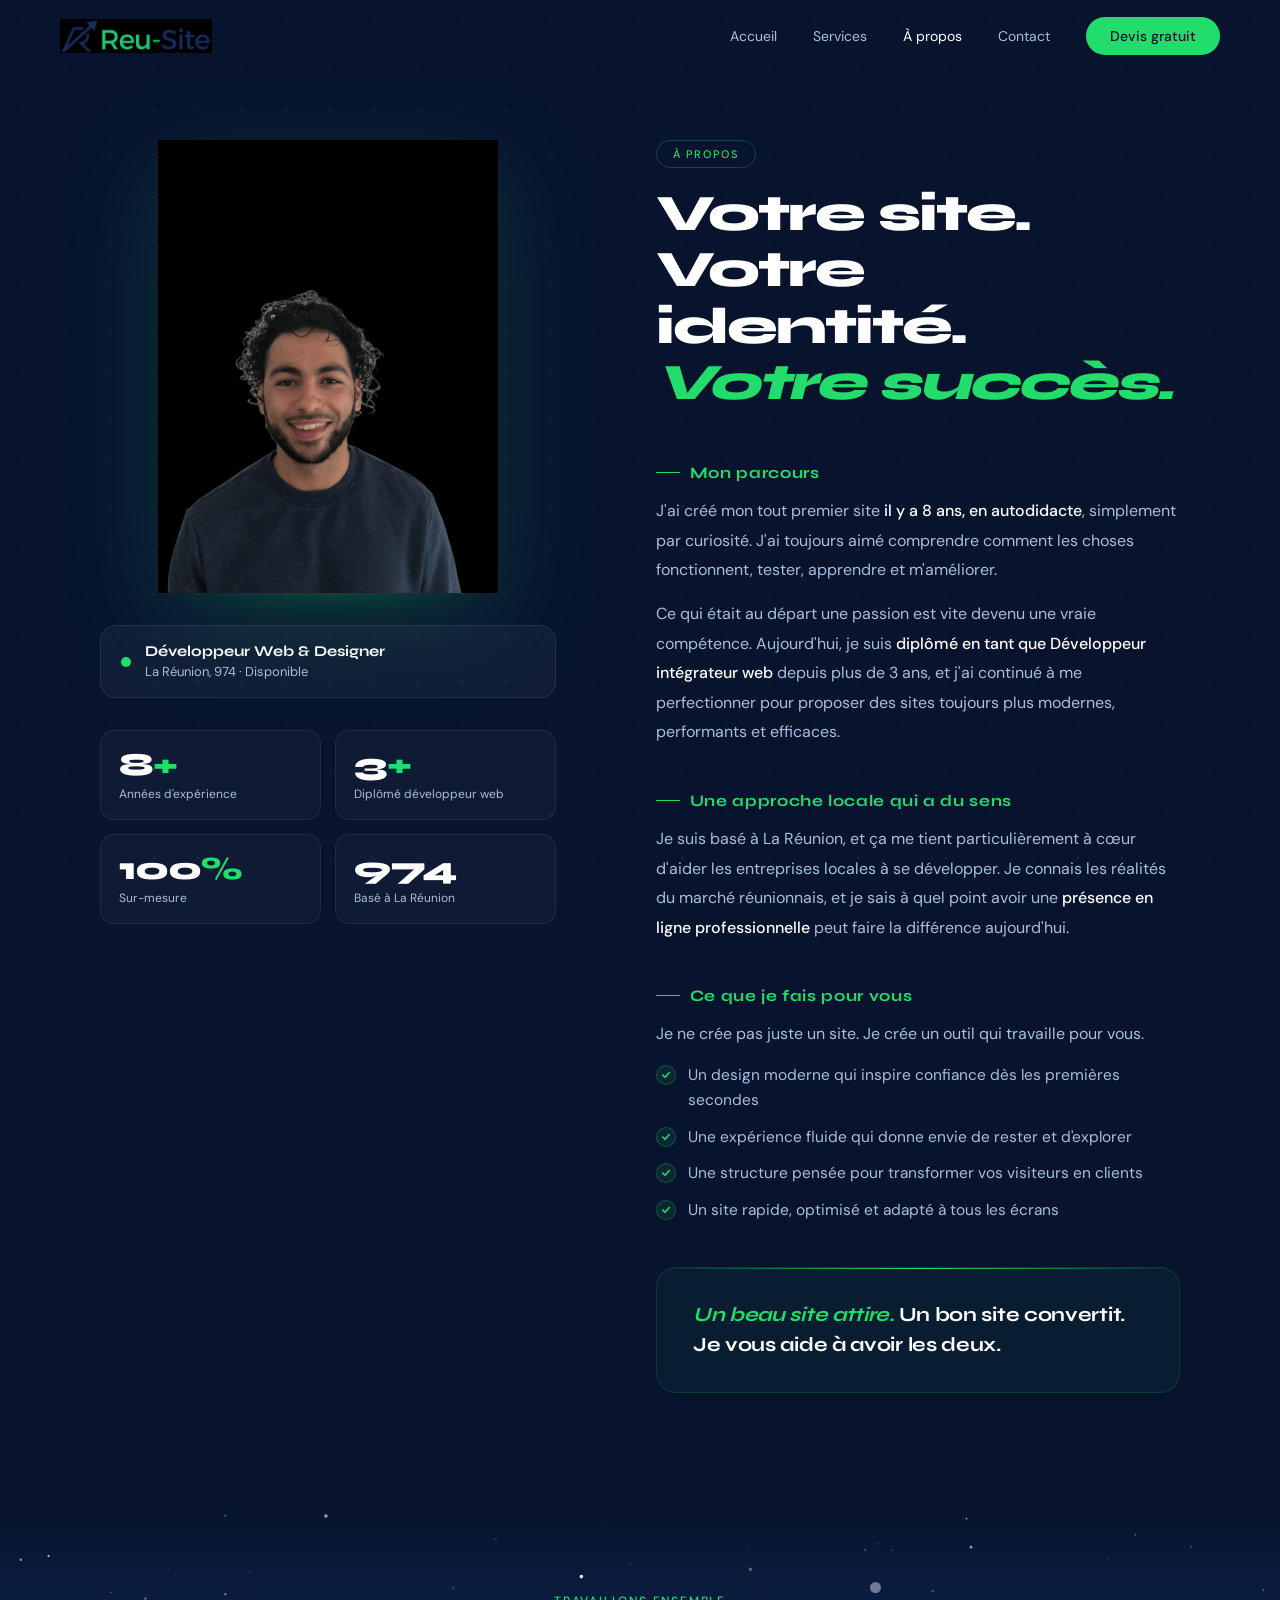
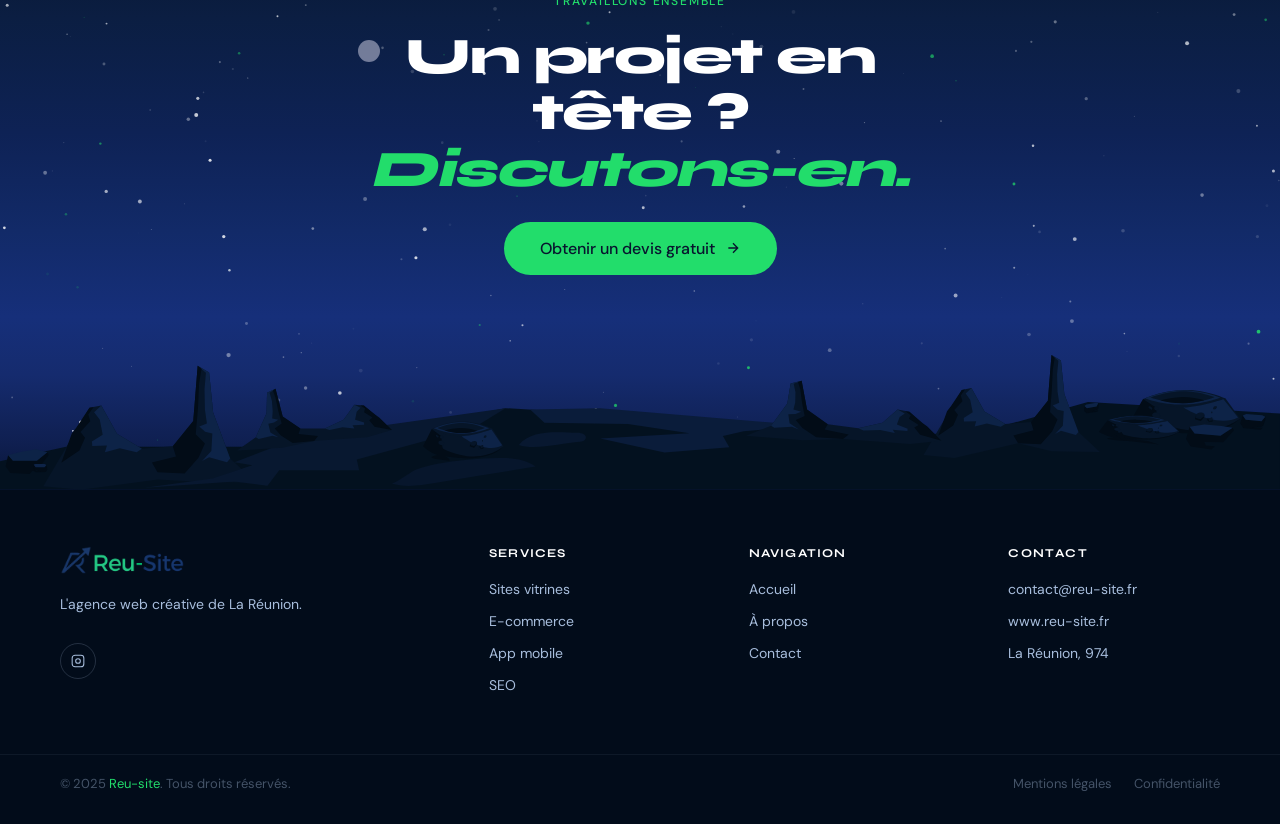
==== about.html @ f3964602 "Add files via upload" ====
<!DOCTYPE html>
<html lang="fr">
<head>
  <meta charset="UTF-8">
  <meta name="viewport" content="width=device-width, initial-scale=1.0">
  <title>À propos — Reu-site</title>
  <link rel="preconnect" href="https://fonts.googleapis.com">
  <link rel="preconnect" href="https://fonts.gstatic.com" crossorigin>
  <link href="https://fonts.googleapis.com/css2?family=Syne:wght@700;800&family=DM+Sans:ital,opsz,wght@0,9..40,300;0,9..40,400;0,9..40,500;1,9..40,300&display=swap" rel="stylesheet">
  <style>
    *,*::before,*::after{margin:0;padding:0;box-sizing:border-box;}
    :root{--bg:#08142E;--accent:#22DD6B;--accent-dim:rgba(34,221,107,0.09);--accent-mid:rgba(34,221,107,0.26);--text:#FFFFFF;--muted:#A8BEDD;--muted-dim:rgba(168,190,221,0.40);}
    html{scroll-behavior:smooth;}
    body{font-family:'DM Sans',sans-serif;background:var(--bg);color:var(--text);overflow-x:hidden;}
    body::before{content:'';position:fixed;inset:0;background-image:radial-gradient(circle,rgba(168,190,221,0.11) 1px,transparent 1px);background-size:44px 44px;pointer-events:none;z-index:0;}
    nav{position:fixed;top:0;left:0;right:0;z-index:100;padding:0 60px;height:72px;display:flex;align-items:center;justify-content:space-between;transition:background .4s,border-color .4s;border-bottom:1px solid transparent;}
    nav.scrolled{background:rgba(8,20,46,0.85);backdrop-filter:blur(20px);border-color:rgba(168,190,221,0.1);}
    .logo-img{height:34px;width:auto;display:block;mix-blend-mode:screen;}
    .nav-links{display:flex;align-items:center;gap:36px;list-style:none;}
    .nav-links a{color:var(--muted);text-decoration:none;font-size:14px;transition:color .2s;}
    .nav-links a:hover,.nav-links a.active{color:var(--text);}
    .nav-cta{background:var(--accent)!important;color:var(--bg)!important;padding:10px 24px!important;border-radius:100px;font-weight:500!important;}
    @media(max-width:700px){nav{padding:0 24px;}.hide-sm{display:none;}}

    /* PAGE */
    .about-page{position:relative;z-index:1;padding:140px 60px 120px;max-width:1200px;margin:0 auto;}
    .about-inner{display:grid;grid-template-columns:1fr 1.15fr;gap:100px;align-items:start;}

    /* LEFT */
    .about-left{position:sticky;top:100px;display:flex;flex-direction:column;gap:32px;}
    .about-photo-wrap{opacity:0;transform:translateX(-40px);transition:opacity .9s ease,transform .9s cubic-bezier(.22,1,.36,1);}
    .about-photo-wrap.in-view{opacity:1;transform:translateX(0);}
    .about-photo-frame{position:relative;display:flex;justify-content:center;}
    .about-photo-frame::before{content:'';position:absolute;bottom:-10px;left:50%;transform:translateX(-50%);width:75%;height:60px;background:radial-gradient(ellipse,rgba(34,221,107,0.35) 0%,transparent 70%);border-radius:50%;filter:blur(18px);z-index:0;}
    .about-photo-frame img{width:100%;max-width:340px;display:block;position:relative;z-index:1;animation:photoFloat 5s ease-in-out infinite;filter:drop-shadow(0 30px 50px rgba(34,221,107,0.15));transition:filter .4s;}
    .about-photo-frame:hover img{filter:drop-shadow(0 30px 60px rgba(34,221,107,0.28));}
    .about-nametag{display:flex;align-items:center;gap:14px;background:rgba(255,255,255,0.04);border:1px solid rgba(168,190,221,0.12);border-radius:16px;padding:16px 20px;}
    .about-avatar-dot{width:10px;height:10px;border-radius:50%;background:var(--accent);animation:pulse 2s ease-in-out infinite;}
    .about-nametag-text strong{display:block;font-family:'Syne',sans-serif;font-weight:700;font-size:15px;color:#fff;}
    .about-nametag-text span{font-size:13px;color:var(--muted);}
    .about-stats{display:grid;grid-template-columns:1fr 1fr;gap:14px;opacity:0;transform:translateY(20px);transition:opacity .8s ease .3s,transform .8s ease .3s;}
    .about-stats.in-view{opacity:1;transform:translateY(0);}
    .about-stat{background:rgba(255,255,255,0.03);border:1px solid rgba(168,190,221,0.1);border-radius:14px;padding:18px 18px 16px;}
    .about-stat-val{font-family:'Syne',sans-serif;font-weight:800;font-size:32px;line-height:1;letter-spacing:-1px;color:var(--text);}
    .about-stat-val em{color:var(--accent);font-style:normal;}
    .about-stat-lab{font-size:12px;color:var(--muted);margin-top:5px;line-height:1.4;}

    /* RIGHT */
    .about-right{display:flex;flex-direction:column;gap:52px;}
    .about-tag{display:inline-block;font-size:11px;font-weight:500;letter-spacing:.14em;text-transform:uppercase;color:var(--accent);border:1px solid var(--accent-mid);border-radius:100px;padding:6px 16px;}
    .about-headline{font-family:'Syne',sans-serif;font-weight:800;font-size:clamp(32px,4vw,52px);line-height:1.1;letter-spacing:-2px;margin-top:18px;opacity:0;transform:translateY(24px);transition:opacity .8s ease .1s,transform .8s ease .1s;}
    .about-headline.in-view{opacity:1;transform:translateY(0);}
    .about-headline em{color:var(--accent);font-style:italic;}
    .about-blocks{display:flex;flex-direction:column;gap:44px;}
    .about-block{opacity:0;transform:translateY(22px);transition:opacity .75s ease,transform .75s ease;}
    .about-block.in-view{opacity:1;transform:translateY(0);}
    .about-block-title{font-family:'Syne',sans-serif;font-weight:700;font-size:16px;color:var(--accent);letter-spacing:.04em;margin-bottom:14px;display:flex;align-items:center;gap:10px;}
    .about-block-title::before{content:'';display:block;width:24px;height:1px;background:var(--accent);flex-shrink:0;}
    .about-block p{font-size:16px;color:var(--muted);line-height:1.85;margin-bottom:14px;}
    .about-block p:last-child{margin-bottom:0;}
    .about-block p strong{color:var(--text);font-weight:500;}
    .about-feats{list-style:none;display:flex;flex-direction:column;gap:12px;}
    .about-feats li{display:flex;align-items:flex-start;gap:12px;font-size:15.5px;color:var(--muted);line-height:1.6;}
    .about-feat-check{width:20px;height:20px;border-radius:50%;flex-shrink:0;background:var(--accent-dim);border:1px solid var(--accent-mid);display:flex;align-items:center;justify-content:center;margin-top:2px;}
    .about-vision{background:rgba(34,221,107,0.05);border:1px solid rgba(34,221,107,0.15);border-radius:20px;padding:32px 36px;position:relative;overflow:hidden;}
    .about-vision::before{content:'';position:absolute;top:0;left:0;right:0;height:1px;background:linear-gradient(90deg,transparent,var(--accent),transparent);}
    .about-vision p{font-family:'Syne',sans-serif;font-weight:700;font-size:20px;line-height:1.5;letter-spacing:-.3px;color:var(--text)!important;margin:0!important;}
    .about-vision p em{color:var(--accent);font-style:italic;}

    /* FOOTER */
    .sky-wrapper{position:relative;background:linear-gradient(180deg,#08142E 0%,#0B1E42 18%,#0E2255 38%,#122A68 55%,#162F7A 70%,#152B6E 80%,#0F1F50 92%,#091535 100%);overflow:hidden;padding-top:80px;}
    #starfield{position:absolute;top:0;left:0;width:100%;height:100%;pointer-events:none;z-index:0;}
    .planet{position:absolute;border-radius:50%;background:rgba(200,200,220,0.55);pointer-events:none;z-index:1;}
    .planet-1{width:22px;height:22px;top:22%;left:28%;animation:floatPlanet 8s ease-in-out infinite;}
    .planet-2{width:11px;height:11px;top:12%;left:68%;animation:floatPlanet 11s ease-in-out infinite 2s;}
    .footer-cta-zone{position:relative;z-index:2;text-align:center;padding:0 40px 80px;max-width:700px;margin:0 auto;}
    .footer-cta-label{font-size:12px;letter-spacing:.15em;text-transform:uppercase;color:var(--accent);font-weight:500;margin-bottom:20px;}
    .footer-cta-zone h2{font-family:'Syne',sans-serif;font-weight:800;font-size:clamp(32px,4vw,52px);line-height:1.1;letter-spacing:-1.5px;margin-bottom:24px;}
    .footer-cta-zone h2 em{font-style:italic;color:var(--accent);}
    .footer-cta-btn{display:inline-flex;align-items:center;gap:10px;background:var(--accent);color:var(--bg);padding:16px 36px;border-radius:100px;font-family:'DM Sans',sans-serif;font-size:16px;font-weight:500;text-decoration:none;transition:transform .22s,opacity .22s;}
    .footer-cta-btn:hover{transform:translateY(-3px);opacity:.9;}
    .footer-landscape{position:relative;z-index:2;width:100%;line-height:0;}
    .footer-landscape img{width:100%;display:block;}
    .footer-bottom-wrap{background:#020C1A;position:relative;z-index:2;}
    .footer-grid{max-width:1280px;margin:0 auto;padding:56px 60px 48px;display:grid;grid-template-columns:1.8fr 1fr 1fr 1fr;gap:48px;}
    .footer-logo-img{height:28px;width:auto;display:block;mix-blend-mode:screen;margin-bottom:18px;}
    .footer-desc{font-size:14px;color:var(--muted);line-height:1.8;max-width:260px;margin-bottom:26px;}
    .footer-socials{display:flex;gap:10px;}
    .social-link{width:36px;height:36px;border-radius:50%;border:1px solid rgba(168,190,221,0.2);display:flex;align-items:center;justify-content:center;color:var(--muted);text-decoration:none;transition:border-color .2s,color .2s;}
    .social-link:hover{border-color:var(--accent);color:var(--accent);}
    .footer-col-title{font-family:'Syne',sans-serif;font-size:12px;font-weight:700;letter-spacing:.1em;text-transform:uppercase;color:var(--text);margin-bottom:18px;}
    .footer-col ul{list-style:none;}.footer-col ul li{margin-bottom:11px;}
    .footer-col ul a{font-size:14px;color:var(--muted);text-decoration:none;transition:color .2s;}
    .footer-col ul a:hover{color:var(--accent);}
    .footer-bottom-bar{max-width:1280px;margin:0 auto;padding:20px 60px 32px;display:flex;align-items:center;justify-content:space-between;flex-wrap:wrap;gap:14px;border-top:1px solid rgba(168,190,221,0.07);}
    .footer-copy{font-size:13px;color:var(--muted-dim);}.footer-copy em{color:var(--accent);font-style:normal;}
    .footer-legal{display:flex;gap:22px;}.footer-legal a{font-size:13px;color:var(--muted-dim);text-decoration:none;transition:color .2s;}
    @media(max-width:960px){.about-inner{grid-template-columns:1fr;gap:60px;}.about-left{position:static;}.about-photo-frame img{max-height:360px;object-fit:cover;object-position:top;}.about-page{padding:130px 40px 80px;}.footer-grid{grid-template-columns:1fr 1fr;padding:40px;}}
    @media(max-width:600px){.about-page{padding:110px 24px 60px;}.footer-grid{grid-template-columns:1fr;}}
    @keyframes fadeUp{from{opacity:0;transform:translateY(18px);}to{opacity:1;transform:translateY(0);}}
    @keyframes pulse{0%,100%{opacity:1;transform:scale(1);}50%{opacity:.4;transform:scale(.75);}}
    @keyframes photoFloat{0%,100%{transform:translateY(0);}50%{transform:translateY(-10px);}}
    @keyframes floatPlanet{0%,100%{transform:translateY(0);}50%{transform:translateY(-14px);}}
  </style>
</head>
<body>

<nav id="nav">
  <a href="index.html"><img id="logo-nav" class="logo-img" src="" alt="Reu-site"></a>
  <ul class="nav-links">
    <li class="hide-sm"><a href="index.html">Accueil</a></li>
    <li class="hide-sm"><a href="services.html">Services</a></li>
    <li class="hide-sm"><a href="about.html" class="active">À propos</a></li>
    <li><a href="index.html#contact">Contact</a></li>
    <li><a href="index.html#contact" class="nav-cta">Devis gratuit</a></li>
  </ul>
</nav>

<div class="about-page">
  <div class="about-inner">

    <div class="about-left">
      <div class="about-photo-wrap" id="about-photo">
        <div class="about-photo-frame">
          <img src="[data-uri]" alt="Photo — Reu-site">
        </div>
      </div>
      <div class="about-nametag">
        <div class="about-avatar-dot"></div>
        <div class="about-nametag-text">
          <strong>Développeur Web &amp; Designer</strong>
          <span>La Réunion, 974 · Disponible</span>
        </div>
      </div>
      <div class="about-stats" id="about-stats">
        <div class="about-stat"><div class="about-stat-val">8<em>+</em></div><div class="about-stat-lab">Années d'expérience</div></div>
        <div class="about-stat"><div class="about-stat-val">3<em>+</em></div><div class="about-stat-lab">Diplômé développeur web</div></div>
        <div class="about-stat"><div class="about-stat-val">100<em>%</em></div><div class="about-stat-lab">Sur-mesure</div></div>
        <div class="about-stat"><div class="about-stat-val">974</div><div class="about-stat-lab">Basé à La Réunion</div></div>
      </div>
    </div>

    <div class="about-right">
      <div>
        <div class="about-tag">À propos</div>
        <h2 class="about-headline" id="about-headline">Votre site. Votre identité.<br><em>Votre succès.</em></h2>
      </div>
      <div class="about-blocks">
        <div class="about-block" data-about-block>
          <div class="about-block-title">Mon parcours</div>
          <p>J'ai créé mon tout premier site <strong>il y a 8 ans, en autodidacte</strong>, simplement par curiosité. J'ai toujours aimé comprendre comment les choses fonctionnent, tester, apprendre et m'améliorer.</p>
          <p>Ce qui était au départ une passion est vite devenu une vraie compétence. Aujourd'hui, je suis <strong>diplômé en tant que Développeur intégrateur web</strong> depuis plus de 3 ans, et j'ai continué à me perfectionner pour proposer des sites toujours plus modernes, performants et efficaces.</p>
        </div>
        <div class="about-block" data-about-block>
          <div class="about-block-title">Une approche locale qui a du sens</div>
          <p>Je suis basé à La Réunion, et ça me tient particulièrement à cœur d'aider les entreprises locales à se développer. Je connais les réalités du marché réunionnais, et je sais à quel point avoir une <strong>présence en ligne professionnelle</strong> peut faire la différence aujourd'hui.</p>
        </div>
        <div class="about-block" data-about-block>
          <div class="about-block-title">Ce que je fais pour vous</div>
          <p>Je ne crée pas juste un site. Je crée un outil qui travaille pour vous.</p>
          <ul class="about-feats">
            <li><div class="about-feat-check"><svg width="10" height="10" viewBox="0 0 12 12" fill="none"><path d="M2 6l2.8 2.8L10 3" stroke="#22DD6B" stroke-width="1.8" stroke-linecap="round" stroke-linejoin="round"/></svg></div><span>Un design moderne qui inspire confiance dès les premières secondes</span></li>
            <li><div class="about-feat-check"><svg width="10" height="10" viewBox="0 0 12 12" fill="none"><path d="M2 6l2.8 2.8L10 3" stroke="#22DD6B" stroke-width="1.8" stroke-linecap="round" stroke-linejoin="round"/></svg></div><span>Une expérience fluide qui donne envie de rester et d'explorer</span></li>
            <li><div class="about-feat-check"><svg width="10" height="10" viewBox="0 0 12 12" fill="none"><path d="M2 6l2.8 2.8L10 3" stroke="#22DD6B" stroke-width="1.8" stroke-linecap="round" stroke-linejoin="round"/></svg></div><span>Une structure pensée pour transformer vos visiteurs en clients</span></li>
            <li><div class="about-feat-check"><svg width="10" height="10" viewBox="0 0 12 12" fill="none"><path d="M2 6l2.8 2.8L10 3" stroke="#22DD6B" stroke-width="1.8" stroke-linecap="round" stroke-linejoin="round"/></svg></div><span>Un site rapide, optimisé et adapté à tous les écrans</span></li>
          </ul>
        </div>
        <div class="about-block" data-about-block>
          <div class="about-vision">
            <p><em>Un beau site attire.</em> Un bon site convertit.<br>Je vous aide à avoir les deux.</p>
          </div>
        </div>
      </div>
    </div>

  </div>
</div>

<div class="sky-wrapper">
  <canvas id="starfield"></canvas>
  <div class="planet planet-1"></div>
  <div class="planet planet-2"></div>
  <div class="footer-cta-zone">
    <div class="footer-cta-label">Travaillons ensemble</div>
    <h2>Un projet en tête ?<br><em>Discutons-en.</em></h2>
    <a href="index.html#contact" class="footer-cta-btn">Obtenir un devis gratuit <svg width="16" height="16" viewBox="0 0 24 24" fill="none" stroke="currentColor" stroke-width="2"><path d="M5 12h14M12 5l7 7-7 7"/></svg></a>
  </div>
  <div class="footer-landscape" id="landscape-wrap"></div>
</div>
<footer>
  <div class="footer-bottom-wrap">
    <div class="footer-grid">
      <div><img id="logo-footer" class="footer-logo-img" src="" alt="Reu-site"><p class="footer-desc">L'agence web créative de La Réunion.</p><div class="footer-socials"><a href="#" class="social-link"><svg width="14" height="14" viewBox="0 0 24 24" fill="none" stroke="currentColor" stroke-width="1.8"><rect x="2" y="2" width="20" height="20" rx="5"/><circle cx="12" cy="12" r="4"/></svg></a></div></div>
      <div class="footer-col"><div class="footer-col-title">Services</div><ul><li><a href="services.html">Sites vitrines</a></li><li><a href="services.html">E-commerce</a></li><li><a href="services.html">App mobile</a></li><li><a href="services.html">SEO</a></li></ul></div>
      <div class="footer-col"><div class="footer-col-title">Navigation</div><ul><li><a href="index.html">Accueil</a></li><li><a href="about.html" class="active">À propos</a></li><li><a href="index.html#contact">Contact</a></li></ul></div>
      <div class="footer-col"><div class="footer-col-title">Contact</div><ul><li><a href="mailto:contact@reu-site.fr">contact@reu-site.fr</a></li><li><a href="#">www.reu-site.fr</a></li><li><a href="#">La Réunion, 974</a></li></ul></div>
    </div>
    <div class="footer-bottom-bar"><span class="footer-copy">© 2025 <em>Reu-site</em>. Tous droits réservés.</span><div class="footer-legal"><a href="#">Mentions légales</a><a href="#">Confidentialité</a></div></div>
  </div>
</footer>

<script>
  const nav = document.getElementById('nav');
  window.addEventListener('scroll', () => nav.classList.toggle('scrolled', window.scrollY > 40));
  const LOGO = '[data-uri]';
  const LANDSCAPE = '[data-uri]';
  document.querySelectorAll('img[id^="logo"]').forEach(img => img.src = LOGO);
  const lw = document.getElementById('landscape-wrap');
  if(lw){const i=document.createElement('img');i.src=LANDSCAPE;i.style.cssText='width:100%;display:block;';i.alt='';lw.appendChild(i);}
  (function(){const canvas=document.getElementById('starfield');if(!canvas)return;const sky=canvas.closest('.sky-wrapper');const ctx=canvas.getContext('2d');let W,H,stars=[];function resize(){W=canvas.width=sky.offsetWidth;H=canvas.height=sky.offsetHeight;stars=[];for(let i=0;i<220;i++)spawn(true);}function spawn(rand){const l=[{sp:.06,sz:[.4,.9],al:[.25,.55]},{sp:.14,sz:[.8,1.5],al:[.45,.80]},{sp:.28,sz:[1.2,2.2],al:[.65,1]}][Math.floor(Math.random()*3)];stars.push({x:Math.random()*W,y:rand?Math.random()*H:H+4,size:l.sz[0]+Math.random()*(l.sz[1]-l.sz[0]),ba:l.al[0]+Math.random()*(l.al[1]-l.al[0]),tw:Math.random()*Math.PI*2,tws:.4+Math.random()*.8,sp:l.sp,green:Math.random()>.85});}function draw(ts){ctx.clearRect(0,0,W,H);for(let i=stars.length-1;i>=0;i--){const s=stars[i];s.y-=s.sp;if(s.y<-6){stars.splice(i,1);spawn(false);continue;}const tw=.55+.45*Math.sin(ts*.001*s.tws+s.tw);ctx.save();ctx.globalAlpha=Math.max(0,s.ba*tw);ctx.fillStyle=s.green?'#22DD6B':'#FFFFFF';ctx.beginPath();ctx.arc(s.x,s.y,s.size,0,Math.PI*2);ctx.fill();ctx.restore();}requestAnimationFrame(draw);}window.addEventListener('resize',resize);resize();requestAnimationFrame(draw);})();
  // About reveal
  const photo=document.getElementById('about-photo');const stats=document.getElementById('about-stats');const headline=document.getElementById('about-headline');const blocks=document.querySelectorAll('[data-about-block]');
  const io=new IntersectionObserver((entries)=>{entries.forEach(e=>{if(!e.isIntersecting)return;e.target.classList.add('in-view');io.unobserve(e.target);});},{threshold:.15});
  [photo,stats,headline,...blocks].forEach(el=>el&&io.observe(el));
  blocks.forEach((b,i)=>{b.style.transitionDelay=(i*120)+'ms';});
</script>
</body>
</html>
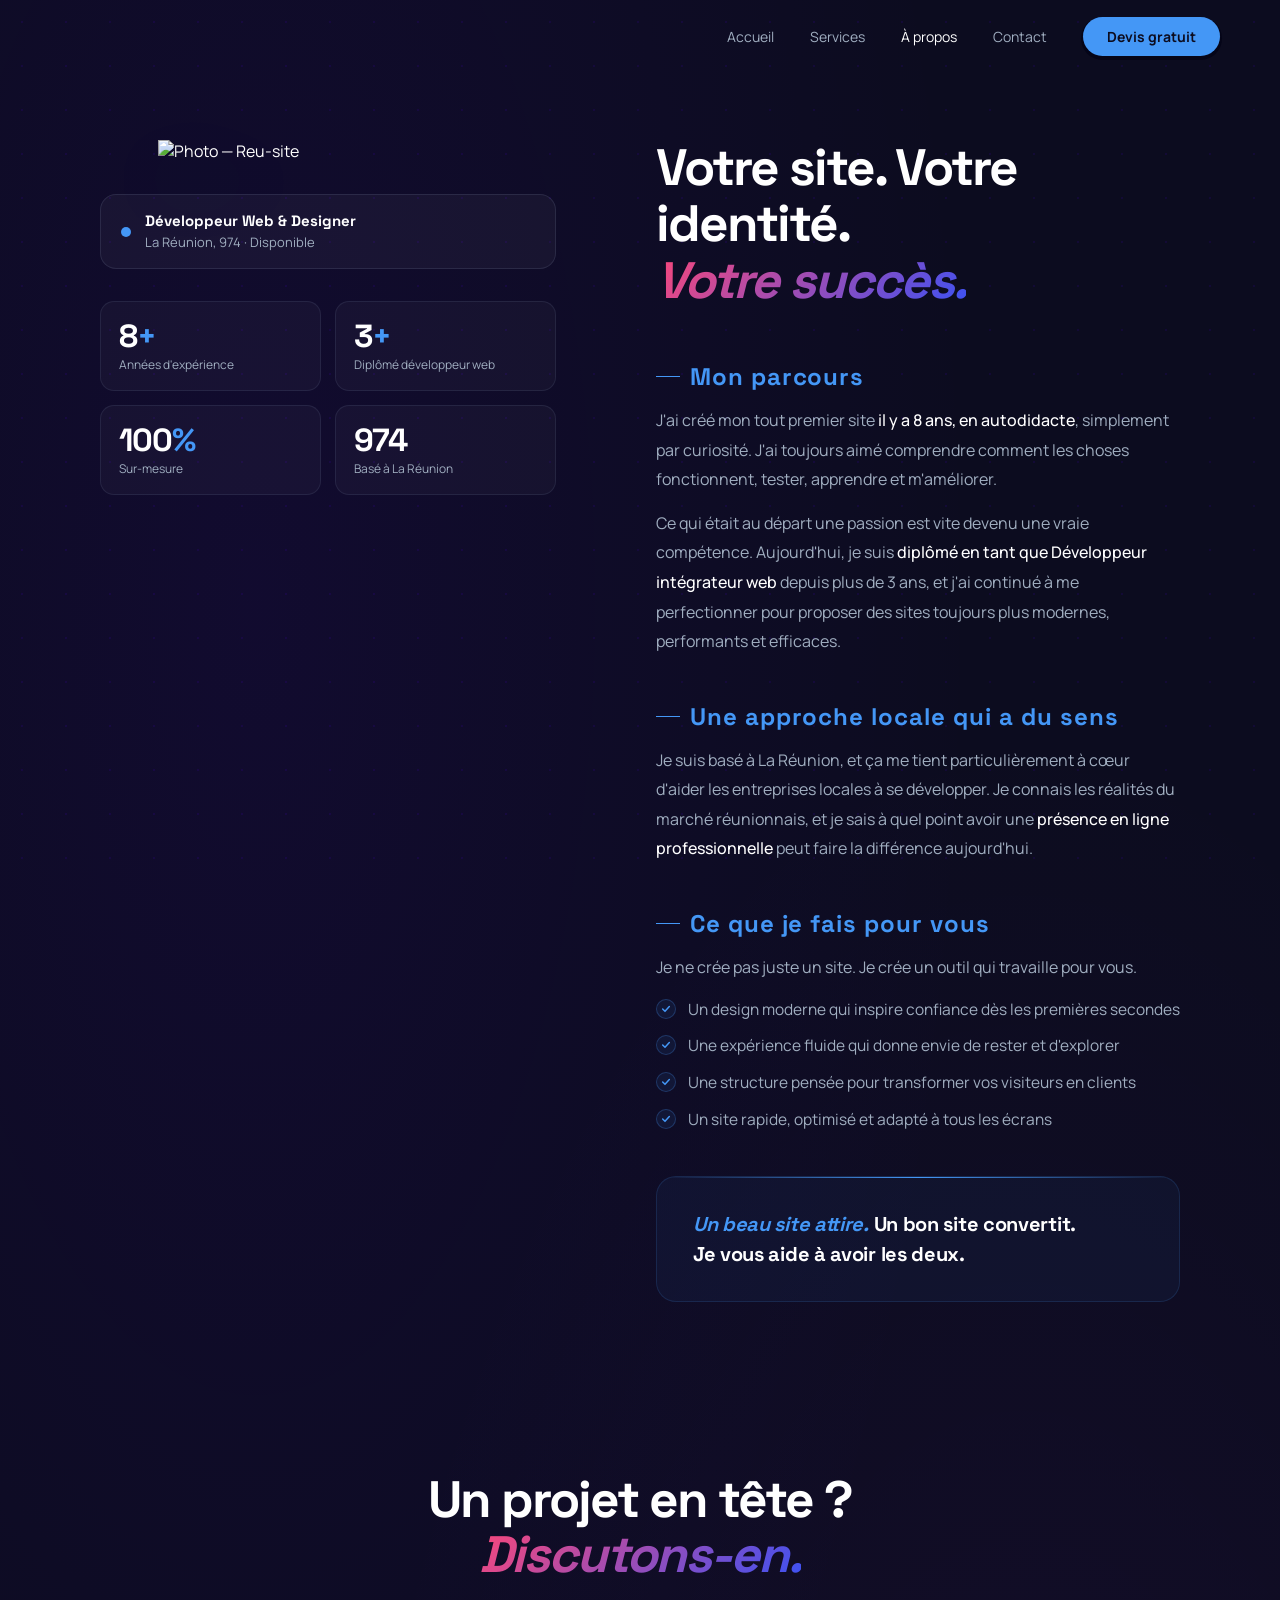
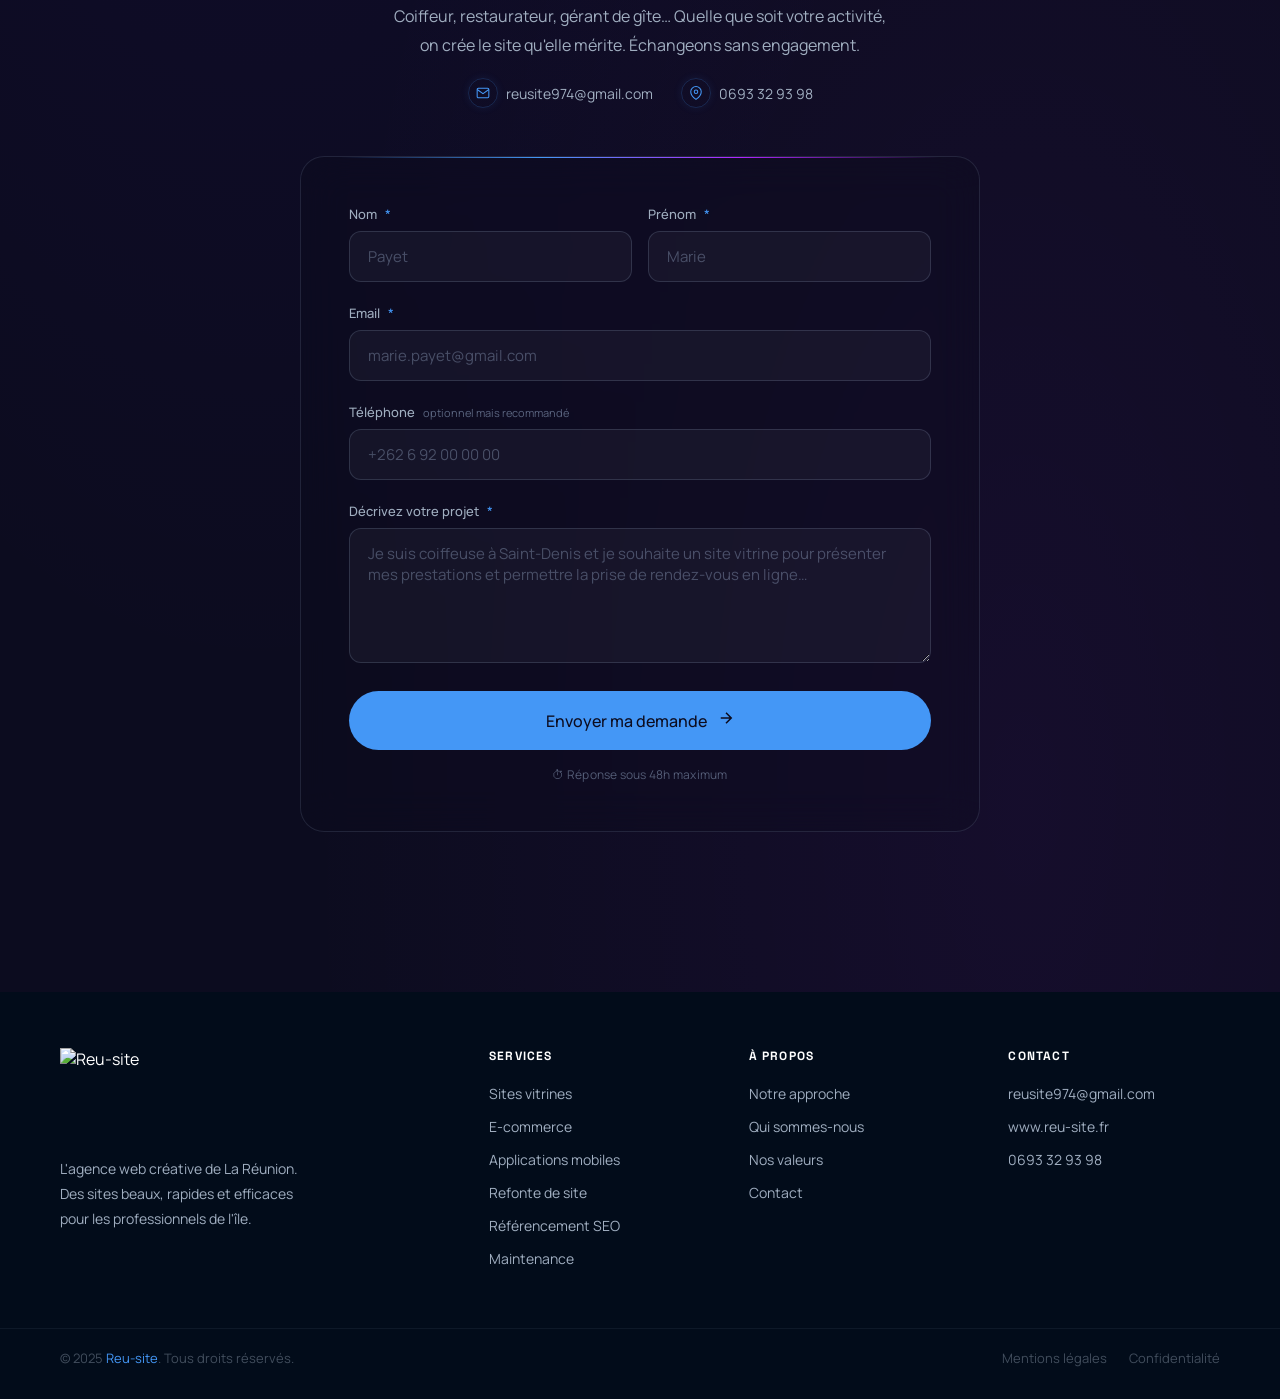
==== commit b8109863: "Update about.html" ====
--- a/about.html
+++ b/about.html
@@ -6,21 +6,45 @@
   <title>À propos — Reu-site</title>
   <link rel="preconnect" href="https://fonts.googleapis.com">
   <link rel="preconnect" href="https://fonts.gstatic.com" crossorigin>
-  <link href="https://fonts.googleapis.com/css2?family=Syne:wght@700;800&family=DM+Sans:ital,opsz,wght@0,9..40,300;0,9..40,400;0,9..40,500;1,9..40,300&display=swap" rel="stylesheet">
+  <link href="https://fonts.googleapis.com/css2?family=Space+Grotesk:wght@400;500;600;700&family=Manrope:ital,wght@0,300;0,400;0,500;0,600;0,700;1,400&display=swap" rel="stylesheet">
   <style>
     *,*::before,*::after{margin:0;padding:0;box-sizing:border-box;}
-    :root{--bg:#08142E;--accent:#22DD6B;--accent-dim:rgba(34,221,107,0.09);--accent-mid:rgba(34,221,107,0.26);--text:#FFFFFF;--muted:#A8BEDD;--muted-dim:rgba(168,190,221,0.40);}
+    :root{--bg:#0c0c1f;--accent:#4497f6;--accent2:#B026FF;--accent3:#5200EE;--accent-dim:rgba(68,151,246,0.08);--accent-mid:rgba(68,151,246,0.25);--text:#FFFFFF;--muted:#a0aec0;--muted-dim:rgba(160,174,192,0.40);--slate:#475569;}
     html{scroll-behavior:smooth;}
-    body{font-family:'DM Sans',sans-serif;background:var(--bg);color:var(--text);overflow-x:hidden;}
-    body::before{content:'';position:fixed;inset:0;background-image:radial-gradient(circle,rgba(168,190,221,0.11) 1px,transparent 1px);background-size:44px 44px;pointer-events:none;z-index:0;}
+    body{font-family:'Manrope',sans-serif;background:var(--bg);color:var(--text);overflow-x:hidden;background-image:radial-gradient(ellipse at 20% 20%,rgba(82,0,238,0.08) 0%,transparent 50%),radial-gradient(ellipse at 80% 80%,rgba(176,38,255,0.06) 0%,transparent 50%);}
+    body::before{content:'';position:fixed;inset:0;background-image:radial-gradient(circle,rgba(80,0,238,0.11) 1px,transparent 1px);background-size:44px 44px;pointer-events:none;z-index:0;}
     nav{position:fixed;top:0;left:0;right:0;z-index:100;padding:0 60px;height:72px;display:flex;align-items:center;justify-content:space-between;transition:background .4s,border-color .4s;border-bottom:1px solid transparent;}
-    nav.scrolled{background:rgba(8,20,46,0.85);backdrop-filter:blur(20px);border-color:rgba(168,190,221,0.1);}
-    .logo-img{height:34px;width:auto;display:block;mix-blend-mode:screen;}
+    nav.scrolled{background:rgba(12,12,31,0.88);backdrop-filter:blur(20px);border-color:rgba(168,190,221,0.1);}
+    .logo-img{height:130px;width:auto;display:block;}
     .nav-links{display:flex;align-items:center;gap:36px;list-style:none;}
     .nav-links a{color:var(--muted);text-decoration:none;font-size:14px;transition:color .2s;}
     .nav-links a:hover,.nav-links a.active{color:var(--text);}
-    .nav-cta{background:var(--accent)!important;color:var(--bg)!important;padding:10px 24px!important;border-radius:100px;font-weight:500!important;}
-    @media(max-width:700px){nav{padding:0 24px;}.hide-sm{display:none;}}
+    .nav-cta{background:var(--accent)!important;color:var(--bg)!important;padding:10px 24px!important;border-radius:100px;font-weight:700!important;box-shadow:0 2px 0 2px #050518;transition:background-color .3s,color .3s,box-shadow .3s!important;position:relative;overflow:hidden;}
+    .nav-cta:hover{background-color:#050518!important;color:var(--accent)!important;box-shadow:0 2px 0 2px rgba(68,151,246,0.4),0 0 16px rgba(68,151,246,0.2)!important;}
+    .nav-cta:active{transform:scale(0.96);}
+    .br-mobile{display:none;}
+
+    /* Garantir que [hidden] est toujours caché */
+    [hidden] { display: none !important; }
+
+    /* ── Hamburger ── */
+    .hamburger{display:none;flex-direction:column;justify-content:center;align-items:center;gap:5px;width:44px;height:44px;background:transparent;border:none;cursor:pointer;padding:6px;border-radius:8px;z-index:200;flex-shrink:0;}
+    .hamburger span{display:block;width:22px;height:2px;background:var(--text);border-radius:2px;transition:transform .3s ease,opacity .3s ease;transform-origin:center;}
+    .hamburger.is-open span:nth-child(1){transform:translateY(7px) rotate(45deg);}
+    .hamburger.is-open span:nth-child(2){opacity:0;transform:scaleX(0);}
+    .hamburger.is-open span:nth-child(3){transform:translateY(-7px) rotate(-45deg);}
+    /* ── Mobile menu ── */
+    .mobile-menu{display:none;position:fixed;inset:0;z-index:150;background:rgba(12,12,31,0.97);backdrop-filter:blur(20px);-webkit-backdrop-filter:blur(20px);flex-direction:column;align-items:center;justify-content:center;opacity:0;pointer-events:none;transition:opacity .3s ease;}
+    .mobile-menu.is-open{opacity:1;pointer-events:auto;}
+    .mobile-menu-close{position:absolute;top:24px;right:24px;background:transparent;border:none;cursor:pointer;color:var(--muted);width:44px;height:44px;display:flex;align-items:center;justify-content:center;border-radius:50%;transition:color .2s,background .2s;}
+    .mobile-menu-close:hover{color:var(--text);background:rgba(168,190,221,0.08);}
+    .mobile-menu-links{list-style:none;display:flex;flex-direction:column;align-items:center;gap:0;width:100%;}
+    .mobile-menu-links li{width:100%;text-align:center;}
+    .mobile-menu-links a{display:block;padding:20px 32px;font-family:'Space Grotesk',sans-serif;font-size:24px;font-weight:700;color:var(--muted);text-decoration:none;border-bottom:1px solid rgba(168,190,221,0.07);transition:color .2s;}
+    .mobile-menu-links a:hover{color:var(--text);}
+    .mobile-menu-links li:first-child a{border-top:1px solid rgba(168,190,221,0.07);}
+    .mobile-menu-cta{margin:24px auto 0!important;display:inline-flex!important;width:auto!important;background:var(--accent)!important;color:var(--bg)!important;padding:14px 36px!important;border-radius:100px!important;font-size:16px!important;font-weight:700!important;border-bottom:none!important;border-top:none!important;}
+
 
     /* PAGE */
     .about-page{position:relative;z-index:1;padding:140px 60px 120px;max-width:1200px;margin:0 auto;}
@@ -31,30 +55,30 @@
     .about-photo-wrap{opacity:0;transform:translateX(-40px);transition:opacity .9s ease,transform .9s cubic-bezier(.22,1,.36,1);}
     .about-photo-wrap.in-view{opacity:1;transform:translateX(0);}
     .about-photo-frame{position:relative;display:flex;justify-content:center;}
-    .about-photo-frame::before{content:'';position:absolute;bottom:-10px;left:50%;transform:translateX(-50%);width:75%;height:60px;background:radial-gradient(ellipse,rgba(34,221,107,0.35) 0%,transparent 70%);border-radius:50%;filter:blur(18px);z-index:0;}
-    .about-photo-frame img{width:100%;max-width:340px;display:block;position:relative;z-index:1;animation:photoFloat 5s ease-in-out infinite;filter:drop-shadow(0 30px 50px rgba(34,221,107,0.15));transition:filter .4s;}
-    .about-photo-frame:hover img{filter:drop-shadow(0 30px 60px rgba(34,221,107,0.28));}
+    /* photo glow removed */
+    .about-photo-frame img{width:100%;max-width:340px;display:block;position:relative;z-index:1;animation:photoFloat 5s ease-in-out infinite;filter:drop-shadow(0 30px 50px rgba(68,151,246,0.15));transition:filter .4s;}
+    .about-photo-frame:hover img{filter:drop-shadow(0 30px 60px rgba(68,151,246,0.28));}
     .about-nametag{display:flex;align-items:center;gap:14px;background:rgba(255,255,255,0.04);border:1px solid rgba(168,190,221,0.12);border-radius:16px;padding:16px 20px;}
     .about-avatar-dot{width:10px;height:10px;border-radius:50%;background:var(--accent);animation:pulse 2s ease-in-out infinite;}
-    .about-nametag-text strong{display:block;font-family:'Syne',sans-serif;font-weight:700;font-size:15px;color:#fff;}
+    .about-nametag-text strong{display:block;font-family:'Space Grotesk',sans-serif;font-weight:700;font-size:15px;color:#fff;}
     .about-nametag-text span{font-size:13px;color:var(--muted);}
     .about-stats{display:grid;grid-template-columns:1fr 1fr;gap:14px;opacity:0;transform:translateY(20px);transition:opacity .8s ease .3s,transform .8s ease .3s;}
     .about-stats.in-view{opacity:1;transform:translateY(0);}
     .about-stat{background:rgba(255,255,255,0.03);border:1px solid rgba(168,190,221,0.1);border-radius:14px;padding:18px 18px 16px;}
-    .about-stat-val{font-family:'Syne',sans-serif;font-weight:800;font-size:32px;line-height:1;letter-spacing:-1px;color:var(--text);}
+    .about-stat-val{font-family:'Space Grotesk',sans-serif;font-weight:800;font-size:32px;line-height:1;letter-spacing:-1px;color:var(--text);}
     .about-stat-val em{color:var(--accent);font-style:normal;}
     .about-stat-lab{font-size:12px;color:var(--muted);margin-top:5px;line-height:1.4;}
 
     /* RIGHT */
     .about-right{display:flex;flex-direction:column;gap:52px;}
-    .about-tag{display:inline-block;font-size:11px;font-weight:500;letter-spacing:.14em;text-transform:uppercase;color:var(--accent);border:1px solid var(--accent-mid);border-radius:100px;padding:6px 16px;}
-    .about-headline{font-family:'Syne',sans-serif;font-weight:800;font-size:clamp(32px,4vw,52px);line-height:1.1;letter-spacing:-2px;margin-top:18px;opacity:0;transform:translateY(24px);transition:opacity .8s ease .1s,transform .8s ease .1s;}
+    
+    .about-headline{font-family:'Space Grotesk',sans-serif;font-weight:800;font-size:clamp(32px,4vw,52px);line-height:1.1;letter-spacing:-2px;margin-top:0;opacity:0;transform:translateY(24px);transition:opacity .8s ease .1s,transform .8s ease .1s;}
     .about-headline.in-view{opacity:1;transform:translateY(0);}
-    .about-headline em{color:var(--accent);font-style:italic;}
+    .about-headline em{font-style:italic;}
     .about-blocks{display:flex;flex-direction:column;gap:44px;}
     .about-block{opacity:0;transform:translateY(22px);transition:opacity .75s ease,transform .75s ease;}
     .about-block.in-view{opacity:1;transform:translateY(0);}
-    .about-block-title{font-family:'Syne',sans-serif;font-weight:700;font-size:16px;color:var(--accent);letter-spacing:.04em;margin-bottom:14px;display:flex;align-items:center;gap:10px;}
+    .about-block-title{font-family:'Space Grotesk',sans-serif;font-weight:700;font-size:24px;color:var(--accent);letter-spacing:.04em;margin-bottom:14px;display:flex;align-items:center;gap:10px;}
     .about-block-title::before{content:'';display:block;width:24px;height:1px;background:var(--accent);flex-shrink:0;}
     .about-block p{font-size:16px;color:var(--muted);line-height:1.85;margin-bottom:14px;}
     .about-block p:last-child{margin-bottom:0;}
@@ -62,45 +86,248 @@
     .about-feats{list-style:none;display:flex;flex-direction:column;gap:12px;}
     .about-feats li{display:flex;align-items:flex-start;gap:12px;font-size:15.5px;color:var(--muted);line-height:1.6;}
     .about-feat-check{width:20px;height:20px;border-radius:50%;flex-shrink:0;background:var(--accent-dim);border:1px solid var(--accent-mid);display:flex;align-items:center;justify-content:center;margin-top:2px;}
-    .about-vision{background:rgba(34,221,107,0.05);border:1px solid rgba(34,221,107,0.15);border-radius:20px;padding:32px 36px;position:relative;overflow:hidden;}
+    .about-vision{background:rgba(68,151,246,0.05);border:1px solid rgba(68,151,246,0.15);border-radius:20px;padding:32px 36px;position:relative;overflow:hidden;}
     .about-vision::before{content:'';position:absolute;top:0;left:0;right:0;height:1px;background:linear-gradient(90deg,transparent,var(--accent),transparent);}
-    .about-vision p{font-family:'Syne',sans-serif;font-weight:700;font-size:20px;line-height:1.5;letter-spacing:-.3px;color:var(--text)!important;margin:0!important;}
+    .about-vision p{font-family:'Space Grotesk',sans-serif;font-weight:700;font-size:20px;line-height:1.5;letter-spacing:-.3px;color:var(--text)!important;margin:0!important;}
     .about-vision p em{color:var(--accent);font-style:italic;}
 
     /* FOOTER */
-    .sky-wrapper{position:relative;background:linear-gradient(180deg,#08142E 0%,#0B1E42 18%,#0E2255 38%,#122A68 55%,#162F7A 70%,#152B6E 80%,#0F1F50 92%,#091535 100%);overflow:hidden;padding-top:80px;}
+    .sky-wrapper{position:relative;background:linear-gradient(180deg,#0c0c1f 0%,#0B1E42 18%,#0E2255 38%,#122A68 55%,#162F7A 70%,#152B6E 80%,#0F1F50 92%,#091535 100%);overflow:hidden;padding-top:80px;}
     #starfield{position:absolute;top:0;left:0;width:100%;height:100%;pointer-events:none;z-index:0;}
     .planet{position:absolute;border-radius:50%;background:rgba(200,200,220,0.55);pointer-events:none;z-index:1;}
     .planet-1{width:22px;height:22px;top:22%;left:28%;animation:floatPlanet 8s ease-in-out infinite;}
     .planet-2{width:11px;height:11px;top:12%;left:68%;animation:floatPlanet 11s ease-in-out infinite 2s;}
     .footer-cta-zone{position:relative;z-index:2;text-align:center;padding:0 40px 80px;max-width:700px;margin:0 auto;}
     .footer-cta-label{font-size:12px;letter-spacing:.15em;text-transform:uppercase;color:var(--accent);font-weight:500;margin-bottom:20px;}
-    .footer-cta-zone h2{font-family:'Syne',sans-serif;font-weight:800;font-size:clamp(32px,4vw,52px);line-height:1.1;letter-spacing:-1.5px;margin-bottom:24px;}
+    .footer-cta-zone h2{font-family:'Space Grotesk',sans-serif;font-weight:800;font-size:clamp(32px,4vw,52px);line-height:1.1;letter-spacing:-1.5px;margin-bottom:24px;}
     .footer-cta-zone h2 em{font-style:italic;color:var(--accent);}
-    .footer-cta-btn{display:inline-flex;align-items:center;gap:10px;background:var(--accent);color:var(--bg);padding:16px 36px;border-radius:100px;font-family:'DM Sans',sans-serif;font-size:16px;font-weight:500;text-decoration:none;transition:transform .22s,opacity .22s;}
-    .footer-cta-btn:hover{transform:translateY(-3px);opacity:.9;}
+    .footer-cta-btn{display:inline-flex;align-items:center;gap:10px;background:var(--accent);color:var(--bg);padding:16px 36px;border-radius:100px;font-family:'Manrope',sans-serif;font-size:16px;font-weight:700;text-decoration:none;transition:background-color .3s,color .3s,box-shadow .3s;box-shadow:0 3px 0 3px #050518;border:2px solid rgba(255,255,255,0.5);position:relative;overflow:hidden;}
+    .footer-cta-btn:hover{background-color:#08142E;color:var(--accent);box-shadow:0 3px 0 3px rgba(68,151,246,0.4);opacity:1;transform:none;}.footer-cta-btn:active{transform:scale(0.96);}
     .footer-landscape{position:relative;z-index:2;width:100%;line-height:0;}
     .footer-landscape img{width:100%;display:block;}
     .footer-bottom-wrap{background:#020C1A;position:relative;z-index:2;}
     .footer-grid{max-width:1280px;margin:0 auto;padding:56px 60px 48px;display:grid;grid-template-columns:1.8fr 1fr 1fr 1fr;gap:48px;}
-    .footer-logo-img{height:28px;width:auto;display:block;mix-blend-mode:screen;margin-bottom:18px;}
-    .footer-desc{font-size:14px;color:var(--muted);line-height:1.8;max-width:260px;margin-bottom:26px;}
+    .footer-brand{display:flex;flex-direction:column;justify-content:flex-start;align-items:flex-start;gap:8px;}
+    .footer-logo-img{height:100px;width:auto;display:block;margin-bottom:0;}
+    .footer-desc{font-size:14px;color:var(--muted);line-height:1.8;max-width:260px;margin-bottom:0;}
     .footer-socials{display:flex;gap:10px;}
     .social-link{width:36px;height:36px;border-radius:50%;border:1px solid rgba(168,190,221,0.2);display:flex;align-items:center;justify-content:center;color:var(--muted);text-decoration:none;transition:border-color .2s,color .2s;}
     .social-link:hover{border-color:var(--accent);color:var(--accent);}
-    .footer-col-title{font-family:'Syne',sans-serif;font-size:12px;font-weight:700;letter-spacing:.1em;text-transform:uppercase;color:var(--text);margin-bottom:18px;}
+    .footer-col-title{font-family:'Space Grotesk',sans-serif;font-size:12px;font-weight:700;letter-spacing:.1em;text-transform:uppercase;color:var(--text);margin-bottom:18px;}
     .footer-col ul{list-style:none;}.footer-col ul li{margin-bottom:11px;}
     .footer-col ul a{font-size:14px;color:var(--muted);text-decoration:none;transition:color .2s;}
     .footer-col ul a:hover{color:var(--accent);}
     .footer-bottom-bar{max-width:1280px;margin:0 auto;padding:20px 60px 32px;display:flex;align-items:center;justify-content:space-between;flex-wrap:wrap;gap:14px;border-top:1px solid rgba(168,190,221,0.07);}
     .footer-copy{font-size:13px;color:var(--muted-dim);}.footer-copy em{color:var(--accent);font-style:normal;}
     .footer-legal{display:flex;gap:22px;}.footer-legal a{font-size:13px;color:var(--muted-dim);text-decoration:none;transition:color .2s;}
-    @media(max-width:960px){.about-inner{grid-template-columns:1fr;gap:60px;}.about-left{position:static;}.about-photo-frame img{max-height:360px;object-fit:cover;object-position:top;}.about-page{padding:130px 40px 80px;}.footer-grid{grid-template-columns:1fr 1fr;padding:40px;}}
-    @media(max-width:600px){.about-page{padding:110px 24px 60px;}.footer-grid{grid-template-columns:1fr;}}
-    @keyframes fadeUp{from{opacity:0;transform:translateY(18px);}to{opacity:1;transform:translateY(0);}}
-    @keyframes pulse{0%,100%{opacity:1;transform:scale(1);}50%{opacity:.4;transform:scale(.75);}}
-    @keyframes photoFloat{0%,100%{transform:translateY(0);}50%{transform:translateY(-10px);}}
-    @keyframes floatPlanet{0%,100%{transform:translateY(0);}50%{transform:translateY(-14px);}}
+    @media(max-width:960px){
+  .about-inner{grid-template-columns:1fr;gap:48px;}
+  /* Aplatir les wrappers pour reordonner librement */
+  .about-left{display:contents;}
+  .about-right{display:contents;}
+  .about-headline-wrap{display:contents;}
+  /* Nouvel ordre mobile */
+  .about-headline{order:1;}
+  .about-photo-wrap{order:2;}
+  .about-nametag{order:3;}
+  .about-blocks{order:4;}
+  .about-stats{order:5;}
+  /* Ajustements visuels mobile */
+  .about-photo-frame img{max-height:360px;object-fit:cover;object-position:top;}
+  .about-page{padding:130px 40px 80px;}
+  .footer-grid{grid-template-columns:1fr 1fr;padding:40px;}
+}
+    @media(max-width:600px){.about-page{padding:110px 24px 60px;}.footer-grid{grid-template-columns:1fr;padding:28px 24px;}.footer-logo-img{height:100px;}.footer-bottom-wrap{padding:0;}.footer-bottom-bar{padding:16px 24px;}.br-mobile{display:inline;}.form-row{grid-template-columns:1fr;}.field-input::placeholder{color:transparent;}}
+    @media(max-width:850px){
+      .hamburger{display:flex;}
+      .nav-links{display:none;}
+      .mobile-menu{display:flex;}
+      nav{padding:0 20px;}
+      .footer-col-hide{display:none!important;}
+      .footer-grid{display:flex!important;flex-direction:column!important;align-items:center!important;padding:20px 24px!important;gap:0!important;text-align:center!important;}
+      .footer-brand{display:contents!important;}
+      .footer-logo-img{order:1;height:100px;margin-bottom:10px;}
+      .footer-col{order:2;margin-bottom:16px;}
+      .footer-desc{order:3;margin-bottom:0!important;max-width:300px;text-align:center;align-self:center;}
+      .footer-col .footer-col-title{display:none;}
+      .footer-col ul{display:flex;justify-content:center;flex-wrap:wrap;gap:4px 18px;}
+      .footer-col ul li{margin-bottom:0;}
+    }
+
+    /* ══ CONTACT FORM ══ */
+    .contact-section {
+      position: relative; z-index: 1;
+      overflow: hidden;
+      background: transparent;
+      padding: 50px 60px 160px;
+    }
+    .contact-inner {
+      position: relative; z-index: 1;
+      max-width: 680px; margin: 0 auto;
+      display: flex; flex-direction: column; align-items: center;
+      text-align: center;
+    }
+
+    /* left col */
+    .contact-tag {
+      display: inline-block;
+      font-size: 11px; font-weight: 500; letter-spacing: .14em;
+      text-transform: uppercase; color: var(--accent);
+      border: 1px solid rgba(68,151,246,0.3);
+      border-radius: 100px; padding: 6px 16px;
+      margin-bottom: 28px;
+      box-shadow: 0 0 14px rgba(68,151,246,0.1);
+      opacity: 0; transform: translateY(20px);
+      transition: opacity .7s ease, transform .7s ease;
+    }
+    .contact-title {
+      font-family: 'Space Grotesk', sans-serif; font-weight: 800;
+      font-size: clamp(34px, 4vw, 54px); line-height: 1.08;
+      letter-spacing: -2px; margin-bottom: 20px;
+      opacity: 0; transform: translateY(24px);
+      transition: opacity .7s ease .1s, transform .7s ease .1s;
+    }
+    .contact-desc {
+      font-size: 16px; color: var(--muted); line-height: 1.8;
+      margin-bottom: 18px;
+      opacity: 0; transform: translateY(20px);
+      transition: opacity .7s ease .2s, transform .7s ease .2s;
+    }
+    .contact-info {
+      display: flex; gap: 28px; justify-content: center; flex-wrap: wrap;
+      margin-bottom: 48px;
+      opacity: 0; transform: translateY(20px);
+      transition: opacity .7s ease .3s, transform .7s ease .3s;
+    }
+    .cinfo-item { display: flex; align-items: center; gap: 8px; }
+    .cinfo-icon {
+      width: 30px; height: 30px; border-radius: 50%;
+      border: 1px solid rgba(68,151,246,.2);
+      display: flex; align-items: center; justify-content: center;
+      color: var(--accent); flex-shrink: 0;
+      box-shadow: 0 0 8px rgba(68,151,246,0.1);
+    }
+    .cinfo-item span { font-size: 14px; color: var(--muted); }
+
+    /* revealed state */
+    .contact-section.revealed .contact-tag,
+    .contact-section.revealed .contact-title,
+    .contact-section.revealed .contact-desc,
+    .contact-section.revealed .contact-info { opacity: 1; transform: translateY(0); }
+
+    /* form card — glassmorphism */
+    .form-card {
+      width: 100%;
+      background: rgba(12, 12, 31, 0.35);
+      border: 1px solid rgba(168,190,221,0.14);
+      border-radius: 24px; padding: 48px;
+      backdrop-filter: blur(20px);
+      -webkit-backdrop-filter: blur(20px);
+      position: relative; overflow: hidden;
+      opacity: 0; transform: translateY(36px) scale(.98);
+      transition: opacity .9s ease .4s, transform .9s cubic-bezier(.22,1,.36,1) .4s;
+    }
+    .form-card::before {
+      content: '';
+      position: absolute; top: 0; left: 40px; right: 40px; height: 1px;
+      background: linear-gradient(90deg, transparent, var(--accent), var(--accent2), transparent);
+    }
+    .contact-section.revealed .form-card { opacity: 1; transform: translateY(0) scale(1); }
+
+    /* form fields */
+    .cform { display: flex; flex-direction: column; gap: 22px; }
+    .form-row { display: grid; grid-template-columns: 1fr 1fr; gap: 16px; }
+    .field-wrap { display: flex; flex-direction: column; gap: 8px; }
+    .field-label {
+      font-size: 13px; font-weight: 500; color: var(--muted);
+      display: flex; align-items: center; gap: 8px;
+    }
+    .req { color: var(--accent); }
+    .field-hint { font-size: 11px; font-weight: 400; color: rgba(168,190,221,.5); }
+
+    .field-input {
+      background: rgba(255,255,255,0.04);
+      border: 1px solid rgba(168,190,221,0.18);
+      border-radius: 12px; padding: 14px 18px;
+      font-family: 'Manrope', sans-serif;
+      font-size: 15px; color: var(--text);
+      outline: none;
+      transition: border-color .2s, background .2s, box-shadow .2s;
+      width: 100%;
+    }
+    .field-input::placeholder { color: rgba(168,190,221,.35); }
+    .field-input:focus {
+      border-color: var(--accent);
+      background: rgba(68,151,246,0.04);
+      box-shadow: 0 0 0 3px rgba(68,151,246,0.1);
+    }
+    .field-textarea { resize: vertical; min-height: 130px; }
+
+    /* submit */
+    .form-submit {
+      display: flex; align-items: center; justify-content: center; gap: 10px;
+      background: var(--accent); color: var(--bg);
+      border: none; border-radius: 100px;
+      padding: 18px 36px;
+      font-family: 'Manrope', sans-serif;
+      font-size: 16px; font-weight: 500;
+      cursor: pointer; margin-top: 6px;
+      transition: transform .22s, opacity .22s;
+      position: relative; overflow: hidden;
+    }
+    .form-submit::after {
+      content: '';
+      position: absolute; inset: 0;
+      background: linear-gradient(120deg, transparent 30%, rgba(255,255,255,0.18) 50%, transparent 70%);
+      transform: translateX(-100%);
+      transition: transform .6s ease;
+    }
+    .form-submit:hover { transform: translateY(-2px); opacity: .92; }
+    .form-submit:hover::after { transform: translateX(100%); }
+    .form-submit:active { transform: scale(.98); }
+
+    .submit-spinner { animation: spin-once .8s linear infinite; display: flex; }
+    @keyframes spin-once { to { transform: rotate(360deg); } }
+
+    .form-note {
+      text-align: center;
+      font-size: 12px; color: rgba(168,190,221,.45);
+      margin-top: -6px; letter-spacing: .02em;
+    }
+
+    /* success */
+    .form-success {
+      display: flex; flex-direction: column; align-items: center;
+      justify-content: center; gap: 16px;
+      padding: 40px 0; text-align: center;
+      animation: fadeUp .6s ease forwards;
+    }
+    .success-icon {
+      width: 68px; height: 68px; border-radius: 50%;
+      background: rgba(68,151,246,0.07); border: 1px solid rgba(68,151,246,0.25);
+      display: flex; align-items: center; justify-content: center;
+      box-shadow: 0 0 8px rgba(68,151,246,0.12);
+      color: var(--accent);
+    }
+    .success-title { font-family: 'Space Grotesk', sans-serif; font-size: 26px; font-weight: 800; }
+    .success-sub { font-size: 15px; color: var(--muted); }
+
+    /* ══ KEYFRAMES ══ */
+    @keyframes fadeUp { from{opacity:0;transform:translateY(18px);}to{opacity:1;transform:translateY(0);} }
+    @keyframes pulse { 0%,100%{opacity:1;transform:scale(1);}50%{opacity:.4;transform:scale(.75);} }
+    @keyframes floatPlanet { 0%,100%{transform:translateY(0);}50%{transform:translateY(-14px);} }
+    @keyframes photoFloat { 0%,100%{transform:translateY(0);}50%{transform:translateY(-10px);} }
+
+    /* Gradient italic titles */
+    .about-headline em,
+    .footer-cta-zone h2 em,
+    .contact-title em {
+      background: linear-gradient(135deg, #FC4778 0%, #3952F5 100%);
+      -webkit-background-clip: text;
+      -webkit-text-fill-color: transparent;
+      background-clip: text;
+      font-style: italic;
+    }
   </style>
 </head>
 <body>
@@ -111,10 +338,27 @@
     <li class="hide-sm"><a href="index.html">Accueil</a></li>
     <li class="hide-sm"><a href="services.html">Services</a></li>
     <li class="hide-sm"><a href="about.html" class="active">À propos</a></li>
-    <li><a href="index.html#contact">Contact</a></li>
-    <li><a href="index.html#contact" class="nav-cta">Devis gratuit</a></li>
+    <li><a href="#contact">Contact</a></li>
+    <li><a href="#contact" class="nav-cta">Devis gratuit</a></li>
   </ul>
+  <button class="hamburger" id="hamburger" aria-label="Menu" aria-expanded="false">
+    <span></span><span></span><span></span>
+  </button>
 </nav>
+
+<!-- ══ MOBILE MENU ══ -->
+<div class="mobile-menu" id="mobile-menu" aria-hidden="true">
+  <button class="mobile-menu-close" id="mobile-menu-close" aria-label="Fermer le menu">
+    <svg width="24" height="24" viewBox="0 0 24 24" fill="none" stroke="currentColor" stroke-width="2" stroke-linecap="round"><line x1="18" y1="6" x2="6" y2="18"/><line x1="6" y1="6" x2="18" y2="18"/></svg>
+  </button>
+  <ul class="mobile-menu-links">
+    <li><a href="index.html">Accueil</a></li>
+    <li><a href="services.html">Services</a></li>
+    <li><a href="about.html">À propos</a></li>
+    <li><a href="#contact">Contact</a></li>
+    <li><a href="#contact" class="mobile-menu-cta">Devis gratuit</a></li>
+  </ul>
+</div>
 
 <div class="about-page">
   <div class="about-inner">
@@ -122,7 +366,7 @@
     <div class="about-left">
       <div class="about-photo-wrap" id="about-photo">
         <div class="about-photo-frame">
-          <img src="[data-uri]" alt="Photo — Reu-site">
+          <img src="images/about-photo.png" alt="Photo — Reu-site">
         </div>
       </div>
       <div class="about-nametag">
@@ -141,9 +385,8 @@
     </div>
 
     <div class="about-right">
-      <div>
-        <div class="about-tag">À propos</div>
-        <h2 class="about-headline" id="about-headline">Votre site. Votre identité.<br><em>Votre succès.</em></h2>
+      <div class="about-headline-wrap">
+        <h2 class="about-headline" id="about-headline">Votre site.<span class="br-mobile"><br></span> Votre identité.<br><em>Votre succès.</em></h2>
       </div>
       <div class="about-blocks">
         <div class="about-block" data-about-block>
@@ -159,10 +402,10 @@
           <div class="about-block-title">Ce que je fais pour vous</div>
           <p>Je ne crée pas juste un site. Je crée un outil qui travaille pour vous.</p>
           <ul class="about-feats">
-            <li><div class="about-feat-check"><svg width="10" height="10" viewBox="0 0 12 12" fill="none"><path d="M2 6l2.8 2.8L10 3" stroke="#22DD6B" stroke-width="1.8" stroke-linecap="round" stroke-linejoin="round"/></svg></div><span>Un design moderne qui inspire confiance dès les premières secondes</span></li>
-            <li><div class="about-feat-check"><svg width="10" height="10" viewBox="0 0 12 12" fill="none"><path d="M2 6l2.8 2.8L10 3" stroke="#22DD6B" stroke-width="1.8" stroke-linecap="round" stroke-linejoin="round"/></svg></div><span>Une expérience fluide qui donne envie de rester et d'explorer</span></li>
-            <li><div class="about-feat-check"><svg width="10" height="10" viewBox="0 0 12 12" fill="none"><path d="M2 6l2.8 2.8L10 3" stroke="#22DD6B" stroke-width="1.8" stroke-linecap="round" stroke-linejoin="round"/></svg></div><span>Une structure pensée pour transformer vos visiteurs en clients</span></li>
-            <li><div class="about-feat-check"><svg width="10" height="10" viewBox="0 0 12 12" fill="none"><path d="M2 6l2.8 2.8L10 3" stroke="#22DD6B" stroke-width="1.8" stroke-linecap="round" stroke-linejoin="round"/></svg></div><span>Un site rapide, optimisé et adapté à tous les écrans</span></li>
+            <li><div class="about-feat-check"><svg width="10" height="10" viewBox="0 0 12 12" fill="none"><path d="M2 6l2.8 2.8L10 3" stroke="#4497f6" stroke-width="1.8" stroke-linecap="round" stroke-linejoin="round"/></svg></div><span>Un design moderne qui inspire confiance dès les premières secondes</span></li>
+            <li><div class="about-feat-check"><svg width="10" height="10" viewBox="0 0 12 12" fill="none"><path d="M2 6l2.8 2.8L10 3" stroke="#4497f6" stroke-width="1.8" stroke-linecap="round" stroke-linejoin="round"/></svg></div><span>Une expérience fluide qui donne envie de rester et d'explorer</span></li>
+            <li><div class="about-feat-check"><svg width="10" height="10" viewBox="0 0 12 12" fill="none"><path d="M2 6l2.8 2.8L10 3" stroke="#4497f6" stroke-width="1.8" stroke-linecap="round" stroke-linejoin="round"/></svg></div><span>Une structure pensée pour transformer vos visiteurs en clients</span></li>
+            <li><div class="about-feat-check"><svg width="10" height="10" viewBox="0 0 12 12" fill="none"><path d="M2 6l2.8 2.8L10 3" stroke="#4497f6" stroke-width="1.8" stroke-linecap="round" stroke-linejoin="round"/></svg></div><span>Un site rapide, optimisé et adapté à tous les écrans</span></li>
           </ul>
         </div>
         <div class="about-block" data-about-block>
@@ -176,24 +419,106 @@
   </div>
 </div>
 
-<div class="sky-wrapper">
-  <canvas id="starfield"></canvas>
-  <div class="planet planet-1"></div>
-  <div class="planet planet-2"></div>
-  <div class="footer-cta-zone">
-    <div class="footer-cta-label">Travaillons ensemble</div>
-    <h2>Un projet en tête ?<br><em>Discutons-en.</em></h2>
-    <a href="index.html#contact" class="footer-cta-btn">Obtenir un devis gratuit <svg width="16" height="16" viewBox="0 0 24 24" fill="none" stroke="currentColor" stroke-width="2"><path d="M5 12h14M12 5l7 7-7 7"/></svg></a>
-  </div>
-  <div class="footer-landscape" id="landscape-wrap"></div>
-</div>
+<section class="contact-section" id="contact">
+    <div class="contact-inner">
+
+      <h2 class="contact-title">Un projet en tête ?<br><em>Discutons-en.</em></h2>
+      <p class="contact-desc">Coiffeur, restaurateur, gérant de gîte… Quelle que soit votre activité,<br>on crée le site qu'elle mérite. Échangeons sans engagement.</p>
+      <div class="contact-info">
+        <div class="cinfo-item">
+          <div class="cinfo-icon">
+            <svg width="14" height="14" viewBox="0 0 24 24" fill="none" stroke="currentColor" stroke-width="1.8"><path d="M4 4h16c1.1 0 2 .9 2 2v12c0 1.1-.9 2-2 2H4c-1.1 0-2-.9-2-2V6c0-1.1.9-2 2-2z"/><polyline points="22,6 12,13 2,6"/></svg>
+          </div>
+          <span>reusite974@gmail.com</span>
+        </div>
+        <div class="cinfo-item">
+          <div class="cinfo-icon">
+            <svg width="14" height="14" viewBox="0 0 24 24" fill="none" stroke="currentColor" stroke-width="1.8"><path d="M21 10c0 7-9 13-9 13s-9-6-9-13a9 9 0 0118 0z"/><circle cx="12" cy="10" r="3"/></svg>
+          </div>
+          <span>0693 32 93 98</span>
+        </div>
+      </div>
+
+      <div class="form-card" id="form-card">
+        <form class="cform" id="cform" novalidate>
+          <!-- Web3Forms : remplace 7be35b38-4ac7-4f99-bd15-eec60c3decd6 par la clé obtenue sur web3forms.com -->
+          <input type="hidden" name="access_key" value="7be35b38-4ac7-4f99-bd15-eec60c3decd6">
+          <input type="hidden" name="subject" value="Nouvelle demande de devis — Reu-Site">
+          <input type="hidden" name="from_name" value="Formulaire Reu-Site">
+          <input type="checkbox" name="botcheck" style="display:none">
+          <div class="form-row">
+            <div class="field-wrap">
+              <label class="field-label">Nom <span class="req">*</span></label>
+              <input class="field-input" type="text" name="nom" placeholder="Payet" autocomplete="off" required>
+            </div>
+            <div class="field-wrap">
+              <label class="field-label">Prénom <span class="req">*</span></label>
+              <input class="field-input" type="text" name="prenom" placeholder="Marie" autocomplete="off" required>
+            </div>
+          </div>
+          <div class="field-wrap">
+            <label class="field-label">Email <span class="req">*</span></label>
+            <input class="field-input" type="email" name="email" placeholder="marie.payet@gmail.com" autocomplete="off" required>
+          </div>
+          <div class="field-wrap">
+            <label class="field-label">Téléphone <span class="field-hint">optionnel mais recommandé</span></label>
+            <input class="field-input" type="tel" name="telephone" placeholder="+262 6 92 00 00 00" autocomplete="off">
+          </div>
+          <div class="field-wrap">
+            <label class="field-label">Décrivez votre projet <span class="req">*</span></label>
+            <textarea class="field-input field-textarea" name="message" autocomplete="off" placeholder="Je suis coiffeuse à Saint-Denis et je souhaite un site vitrine pour présenter mes prestations et permettre la prise de rendez-vous en ligne…" rows="5" required></textarea>
+          </div>
+          <button class="form-submit" type="submit">
+            <span class="submit-text">Envoyer ma demande</span>
+            <span class="submit-arrow">
+              <svg width="18" height="18" viewBox="0 0 24 24" fill="none" stroke="currentColor" stroke-width="2"><path d="M5 12h14M12 5l7 7-7 7"/></svg>
+            </span>
+            <span class="submit-spinner" hidden>
+              <svg width="18" height="18" viewBox="0 0 24 24" fill="none" stroke="currentColor" stroke-width="2"><circle cx="12" cy="12" r="10" stroke-opacity=".25"/><path d="M12 2a10 10 0 0110 10"/></svg>
+            </span>
+          </button>
+          <p class="form-note">⏱ Réponse sous 48h maximum</p>
+        </form>
+        <div class="form-success" id="form-success" hidden>
+          <div class="success-icon">
+            <svg width="32" height="32" viewBox="0 0 24 24" fill="none" stroke="currentColor" stroke-width="2"><polyline points="20 6 9 17 4 12"/></svg>
+          </div>
+          <h3 class="success-title">Message envoyé !</h3>
+          <p class="success-sub">On vous recontacte sous 48h. À très vite !</p>
+        </div>
+      </div>
+
+    </div>
+  </section>
+
 <footer>
   <div class="footer-bottom-wrap">
     <div class="footer-grid">
-      <div><img id="logo-footer" class="footer-logo-img" src="" alt="Reu-site"><p class="footer-desc">L'agence web créative de La Réunion.</p><div class="footer-socials"><a href="#" class="social-link"><svg width="14" height="14" viewBox="0 0 24 24" fill="none" stroke="currentColor" stroke-width="1.8"><rect x="2" y="2" width="20" height="20" rx="5"/><circle cx="12" cy="12" r="4"/></svg></a></div></div>
-      <div class="footer-col"><div class="footer-col-title">Services</div><ul><li><a href="services.html">Sites vitrines</a></li><li><a href="services.html">E-commerce</a></li><li><a href="services.html">App mobile</a></li><li><a href="services.html">SEO</a></li></ul></div>
-      <div class="footer-col"><div class="footer-col-title">Navigation</div><ul><li><a href="index.html">Accueil</a></li><li><a href="about.html" class="active">À propos</a></li><li><a href="index.html#contact">Contact</a></li></ul></div>
-      <div class="footer-col"><div class="footer-col-title">Contact</div><ul><li><a href="mailto:contact@reu-site.fr">contact@reu-site.fr</a></li><li><a href="#">www.reu-site.fr</a></li><li><a href="#">La Réunion, 974</a></li></ul></div>
+      <div class="footer-brand">
+        <img id="logo-footer" class="footer-logo-img" src="" alt="Reu-site">
+        <p class="footer-desc">L'agence web créative de La Réunion.<br>Des sites beaux, rapides et efficaces pour les professionnels de l'île.</p>
+      </div>
+      <div class="footer-col footer-col-hide">
+        <div class="footer-col-title">Services</div>
+        <ul>
+          <li><a href="#">Sites vitrines</a></li>
+          <li><a href="#">E-commerce</a></li>
+          <li><a href="#">Applications mobiles</a></li>
+          <li><a href="#">Refonte de site</a></li>
+          <li><a href="#">Référencement SEO</a></li>
+          <li><a href="#">Maintenance</a></li>
+        </ul>
+      </div>
+      <div class="footer-col footer-col-hide">
+        <div class="footer-col-title">À propos</div>
+        <ul>
+          <li><a href="#">Notre approche</a></li>
+          <li><a href="#">Qui sommes-nous</a></li>
+          <li><a href="#">Nos valeurs</a></li>
+          <li><a href="#">Contact</a></li>
+        </ul>
+      </div>
+      <div class="footer-col"><div class="footer-col-title">Contact</div><ul><li><a href="mailto:reusite974@gmail.com">reusite974@gmail.com</a></li><li><a href="#">www.reu-site.fr</a></li><li><a href="tel:+262693329398">0693 32 93 98</a></li></ul></div>
     </div>
     <div class="footer-bottom-bar"><span class="footer-copy">© 2025 <em>Reu-site</em>. Tous droits réservés.</span><div class="footer-legal"><a href="#">Mentions légales</a><a href="#">Confidentialité</a></div></div>
   </div>
@@ -202,12 +527,105 @@
 <script>
   const nav = document.getElementById('nav');
   window.addEventListener('scroll', () => nav.classList.toggle('scrolled', window.scrollY > 40));
-  const LOGO = '[data-uri]';
+
+  /* ── Hamburger mobile menu ── */
+  (function() {
+    var btn  = document.getElementById('hamburger');
+    var menu = document.getElementById('mobile-menu');
+    if (!btn || !menu) return;
+    function closeMenu() {
+      btn.classList.remove('is-open');
+      btn.setAttribute('aria-expanded', 'false');
+      menu.classList.remove('is-open');
+      menu.setAttribute('aria-hidden', 'true');
+      document.body.style.overflow = '';
+    }
+    btn.addEventListener('click', function() {
+      var open = btn.classList.toggle('is-open');
+      btn.setAttribute('aria-expanded', String(open));
+      menu.classList.toggle('is-open', open);
+      menu.setAttribute('aria-hidden', String(!open));
+      document.body.style.overflow = open ? 'hidden' : '';
+    });
+    menu.querySelectorAll('a').forEach(function(link) { link.addEventListener('click', closeMenu); });
+    var closeBtn = document.getElementById('mobile-menu-close');
+    if (closeBtn) closeBtn.addEventListener('click', closeMenu);
+  })();
+  const LOGO = 'images/logo.png';
   const LANDSCAPE = '[data-uri]';
   document.querySelectorAll('img[id^="logo"]').forEach(img => img.src = LOGO);
   const lw = document.getElementById('landscape-wrap');
   if(lw){const i=document.createElement('img');i.src=LANDSCAPE;i.style.cssText='width:100%;display:block;';i.alt='';lw.appendChild(i);}
-  (function(){const canvas=document.getElementById('starfield');if(!canvas)return;const sky=canvas.closest('.sky-wrapper');const ctx=canvas.getContext('2d');let W,H,stars=[];function resize(){W=canvas.width=sky.offsetWidth;H=canvas.height=sky.offsetHeight;stars=[];for(let i=0;i<220;i++)spawn(true);}function spawn(rand){const l=[{sp:.06,sz:[.4,.9],al:[.25,.55]},{sp:.14,sz:[.8,1.5],al:[.45,.80]},{sp:.28,sz:[1.2,2.2],al:[.65,1]}][Math.floor(Math.random()*3)];stars.push({x:Math.random()*W,y:rand?Math.random()*H:H+4,size:l.sz[0]+Math.random()*(l.sz[1]-l.sz[0]),ba:l.al[0]+Math.random()*(l.al[1]-l.al[0]),tw:Math.random()*Math.PI*2,tws:.4+Math.random()*.8,sp:l.sp,green:Math.random()>.85});}function draw(ts){ctx.clearRect(0,0,W,H);for(let i=stars.length-1;i>=0;i--){const s=stars[i];s.y-=s.sp;if(s.y<-6){stars.splice(i,1);spawn(false);continue;}const tw=.55+.45*Math.sin(ts*.001*s.tws+s.tw);ctx.save();ctx.globalAlpha=Math.max(0,s.ba*tw);ctx.fillStyle=s.green?'#22DD6B':'#FFFFFF';ctx.beginPath();ctx.arc(s.x,s.y,s.size,0,Math.PI*2);ctx.fill();ctx.restore();}requestAnimationFrame(draw);}window.addEventListener('resize',resize);resize();requestAnimationFrame(draw);})();
+  (function(){const canvas=document.getElementById('starfield');if(!canvas)return;const sky=canvas.closest('.sky-wrapper');const ctx=canvas.getContext('2d');let W,H,stars=[];function resize(){W=canvas.width=sky.offsetWidth;H=canvas.height=sky.offsetHeight;stars=[];for(let i=0;i<220;i++)spawn(true);}function spawn(rand){const l=[{sp:.06,sz:[.4,.9],al:[.25,.55]},{sp:.14,sz:[.8,1.5],al:[.45,.80]},{sp:.28,sz:[1.2,2.2],al:[.65,1]}][Math.floor(Math.random()*3)];stars.push({x:Math.random()*W,y:rand?Math.random()*H:H+4,size:l.sz[0]+Math.random()*(l.sz[1]-l.sz[0]),ba:l.al[0]+Math.random()*(l.al[1]-l.al[0]),tw:Math.random()*Math.PI*2,tws:.4+Math.random()*.8,sp:l.sp,green:Math.random()>.85});}function draw(ts){ctx.clearRect(0,0,W,H);for(let i=stars.length-1;i>=0;i--){const s=stars[i];s.y-=s.sp;if(s.y<-6){stars.splice(i,1);spawn(false);continue;}const tw=.55+.45*Math.sin(ts*.001*s.tws+s.tw);ctx.save();ctx.globalAlpha=Math.max(0,s.ba*tw);ctx.fillStyle=s.green?'#4497f6':'#FFFFFF';ctx.beginPath();ctx.arc(s.x,s.y,s.size,0,Math.PI*2);ctx.fill();ctx.restore();}requestAnimationFrame(draw);}window.addEventListener('resize',resize);resize();requestAnimationFrame(draw);})();
+  // Contact reveal
+  (function() {
+    const section = document.querySelector('.contact-section');
+    if (!section) return;
+    const reveal = () => { section.classList.add('revealed'); };
+    const obs = new IntersectionObserver((entries) => {
+      entries.forEach(e => { if (e.isIntersecting) { reveal(); obs.unobserve(e.target); }});
+    }, { threshold: 0.05, rootMargin: '0px 0px -40px 0px' });
+    obs.observe(section);
+    // Fallback: si déjà visible au chargement
+    setTimeout(() => { if (!section.classList.contains('revealed')) reveal(); }, 800);
+  })();
+
+  /* ── Reset form state on page load ── */
+  (function() {
+    const form    = document.getElementById('cform');
+    const success = document.getElementById('form-success');
+    if (form)    { form.hidden    = false; form.removeAttribute('hidden'); }
+    if (success) { success.hidden = true;  success.setAttribute('hidden', ''); }
+  })();
+
+  /* ── Contact form submit ── */
+  (function() {
+    const form = document.getElementById('cform');
+    if (!form) return;
+    form.addEventListener('submit', function(e) {
+      e.preventDefault();
+      const btn     = this.querySelector('.form-submit');
+      const txtSpan = btn.querySelector('.submit-text');
+      const arr     = btn.querySelector('.submit-arrow');
+      const spin    = btn.querySelector('.submit-spinner');
+
+      // Validation
+      const inputs = this.querySelectorAll('[required]');
+      let valid = true;
+      inputs.forEach(inp => {
+        if (!inp.value.trim()) { inp.style.borderColor = '#FC4778'; valid = false; }
+        else inp.style.borderColor = '';
+      });
+      if (!valid) return;
+
+      // Loading state
+      btn.disabled = true;
+      arr.hidden   = true;
+      spin.hidden  = false;
+      txtSpan.textContent = 'Envoi en cours…';
+
+      // Envoi via Web3Forms
+      fetch('https://api.web3forms.com/submit', {
+        method: 'POST',
+        body: new FormData(this)
+      })
+      .then(res => res.json())
+      .then(data => {
+        if (data.success) {
+          document.getElementById('cform').hidden        = true;
+          document.getElementById('form-success').hidden = false;
+        } else {
+          txtSpan.textContent = 'Erreur, réessayez.';
+          btn.disabled = false; arr.hidden = false; spin.hidden = true;
+        }
+      })
+      .catch(() => {
+        txtSpan.textContent = 'Erreur réseau, réessayez.';
+        btn.disabled = false; arr.hidden = false; spin.hidden = true;
+      });
+    });
+  })();
+
   // About reveal
   const photo=document.getElementById('about-photo');const stats=document.getElementById('about-stats');const headline=document.getElementById('about-headline');const blocks=document.querySelectorAll('[data-about-block]');
   const io=new IntersectionObserver((entries)=>{entries.forEach(e=>{if(!e.isIntersecting)return;e.target.classList.add('in-view');io.unobserve(e.target);});},{threshold:.15});
@@ -215,4 +633,4 @@
   blocks.forEach((b,i)=>{b.style.transitionDelay=(i*120)+'ms';});
 </script>
 </body>
-</html>+</html>
